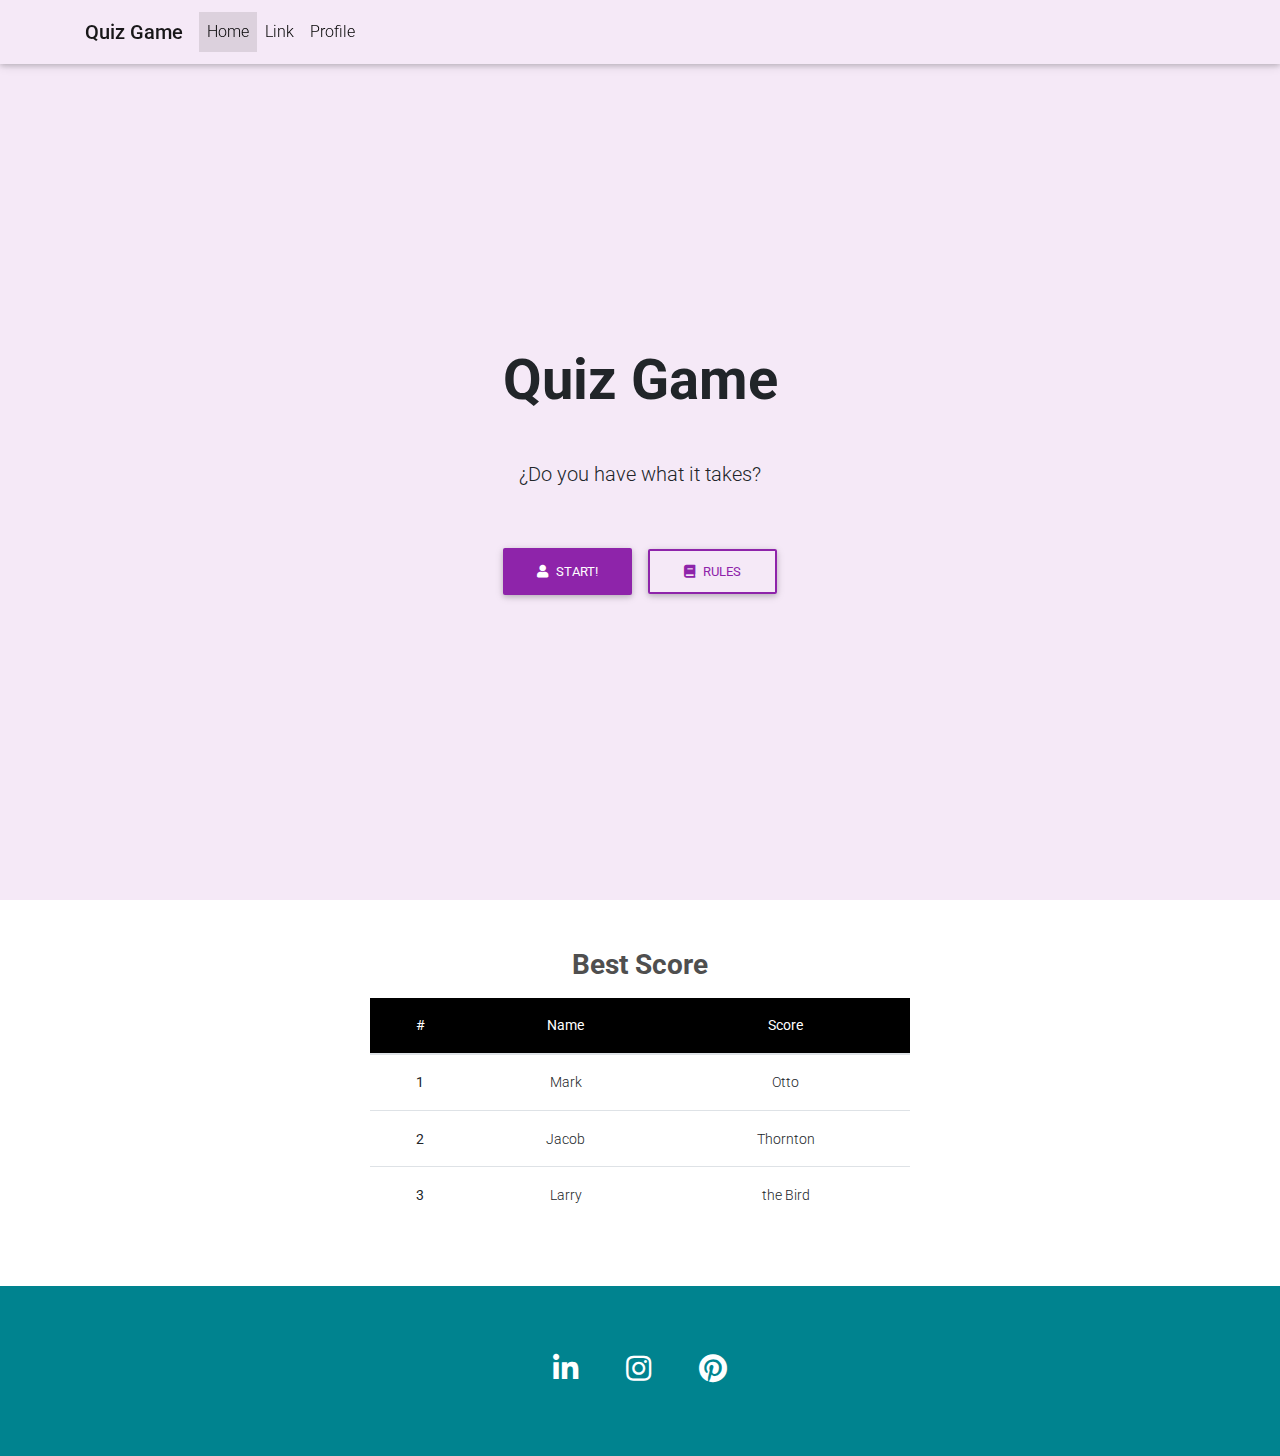
==== index.html @ a275d7a4 "update" ====
<!DOCTYPE html>
<html lang="en">

<head>
  <meta charset="UTF-8">
  <meta name="viewport" content="width=device-width, initial-scale=1, shrink-to-fit=no">
  <meta http-equiv="x-ua-compatible" content="ie=edge">
  <title>Quiz Game</title>

  <!-- MDB icon -->
  <link rel="icon" href="img/quiz-game.ico" type="image/x-icon">
  <!-- Font Awesome -->
  <link rel="stylesheet" href="https://use.fontawesome.com/releases/v5.11.2/css/all.css">
  <!-- Google Fonts Roboto -->
  <link rel="stylesheet" href="https://fonts.googleapis.com/css?family=Roboto:300,400,500,700&display=swap">
  <!-- Bootstrap core CSS -->
  <link rel="stylesheet" href="css/bootstrap.min.css">
  <!-- Material Design Bootstrap -->
  <link rel="stylesheet" href="css/mdb.min.css">
  <!-- Your custom styles (optional) -->
  <link rel="stylesheet" href="css/style.css">
</head>

<body>
  <header>
    <!-- Navbar -->
    <nav class="navbar navbar-expand-lg navbar-light fixed-top scrolling-navbar">
      <div class="container">
        <a class="navbar-brand" href="#"><strong>Quiz Game</strong></a>
        <button class="navbar-toggler" type="button" data-toggle="collapse" data-target="#navbarSupportedContent-7"
          aria-controls="navbarSupportedContent-7" aria-expanded="false" aria-label="Toggle navigation">
          <span class="navbar-toggler-icon"></span>
        </button>
        <div class="collapse navbar-collapse " id="navbarSupportedContent-7">
          <ul class="navbar-nav mr-auto">
            <li class="nav-item active">
              <a class="nav-link" href="#">Home <span class="sr-only">(current)</span></a>
            </li>
            <li class="nav-item">
              <a class="nav-link" href="#">Link</a>
            </li>
            <li class="nav-item">
              <a class="nav-link" href="#">Profile</a>
            </li>
          </ul>
        </div>
      </div>
    </nav>
    <!-- Navbar -->

    <!-- Full Page Intro -->
    <div class="view  jarallax" data-jarallax='{"speed": 0.2}'
      style="background-image: url('https://images.pexels.com/photos/1831234/pexels-photo-1831234.jpeg?auto=compress&cs=tinysrgb&dpr=2&h=750&w=1260'); background-repeat: no-repeat; background-size: cover; background-position: center center;">
      <!-- Mask & flexbox options-->
      <div class="mask rgba-purple-slight d-flex justify-content-center align-items-center">
        <!-- Content -->
        <div class="container">
          <!--Grid row-->
          <div class="row wow fadeIn">
            <!--Grid column-->
            <div class="col-md-12 text-center">
              <h1 class="display-4 font-weight-bold mb-0 pt-md-5 pt-5 wow fadeInUp">Quiz Game</h1>
              <h5 class="pt-md-5 pt-sm-2 pt-5 pb-md-5 pb-sm-3 pb-5 wow fadeInUp" data-wow-delay="0.2s">¿Do you have what
                it takes?</h5>
              <div class="wow fadeInUp" data-wow-delay="0.4s">
                <a class="btn btn-purple btn-rounded"><i class="fas fa-user left"></i> Start!</a>
                <a class="btn btn-outline-purple btn-rounded"><i class="fas fa-book left"></i> Rules</a>
              </div>
            </div>
            <!--Grid column-->
          </div>
          <!--Grid row-->
        </div>
        <!-- Content -->
      </div>
      <!-- Mask & flexbox options-->
    </div>
    <!-- Full Page Intro -->
  </header>
  <!-- Main navigation -->

  <main>
    <div class="container my-5">

      <!-- Section -->
      <section>
        <h3 class="font-weight-bold text-center dark-grey-text pb-2">Best Score</h3>

        <div class="row d-flex justify-content-center">

          <!--Grid column-->
          <div class="col-md-6">
            <div class=".col-md-6 align-items-center text-center">
              <table class="table">
                <thead class="black white-text">
                  <tr>
                    <th scope="col">#</th>
                    <th scope="col">Name</th>
                    <th scope="col">Score</th>
                  </tr>
                </thead>
                <tbody>
                  <tr>
                    <th scope="row">1</th>
                    <td>Mark</td>
                    <td>Otto</td>
                  </tr>
                  <tr>
                    <th scope="row">2</th>
                    <td>Jacob</td>
                    <td>Thornton</td>
                  </tr>
                  <tr>
                    <th scope="row">3</th>
                    <td>Larry</td>
                    <td>the Bird</td>
                  </tr>
                </tbody>
              </table>

            </div>
            <!-- Table Content -->
          </div>
          <!-- Grid column -->
        </div>
        <!--Grid row-->
      </section>
      <!-- Section -->

  </main>

  <!-- Footer -->
  <footer class="page-footer font-small cyan darken-3">
    <div class="container">
      <div class="row">
        <div class="col-md-12 py-5">
          <div class="mb-5 flex-center">
            <!--Linkedin -->
            <a class="li-ic">
              <i class="fab fa-linkedin-in fa-lg white-text mr-md-5 mr-3 fa-2x"> </i>
            </a>
            <!--Instagram-->
            <a class="ins-ic">
              <i class="fab fa-instagram fa-lg white-text mr-md-5 mr-3 fa-2x"> </i>
            </a>
            <!--Pinterest-->
            <a class="pin-ic">
              <i class="fab fa-pinterest fa-lg white-text fa-2x"> </i>
            </a>
          </div>
        </div>
        <!-- Grid column -->
      </div>
      <!-- Grid row-->
    </div>
    <!-- Footer Elements -->
  </footer>
  <!-- Footer -->


  <!-- ------------------------------------------------------------------------------------- -->
  <!-- jQuery -->
  <script type="text/javascript" src="js/jquery.min.js"></script>
  <!-- Bootstrap tooltips -->
  <script type="text/javascript" src="js/popper.min.js"></script>
  <!-- Bootstrap core JavaScript -->
  <script type="text/javascript" src="js/bootstrap.min.js"></script>
  <!-- MDB core JavaScript -->
  <script type="text/javascript" src="js/mdb.min.js"></script>
  <!-- Your custom scripts (optional) -->
  <script type="text/javascript"></script>
  <!-- ------------------------------------------------------------------------------------- -->
</body>

</html>
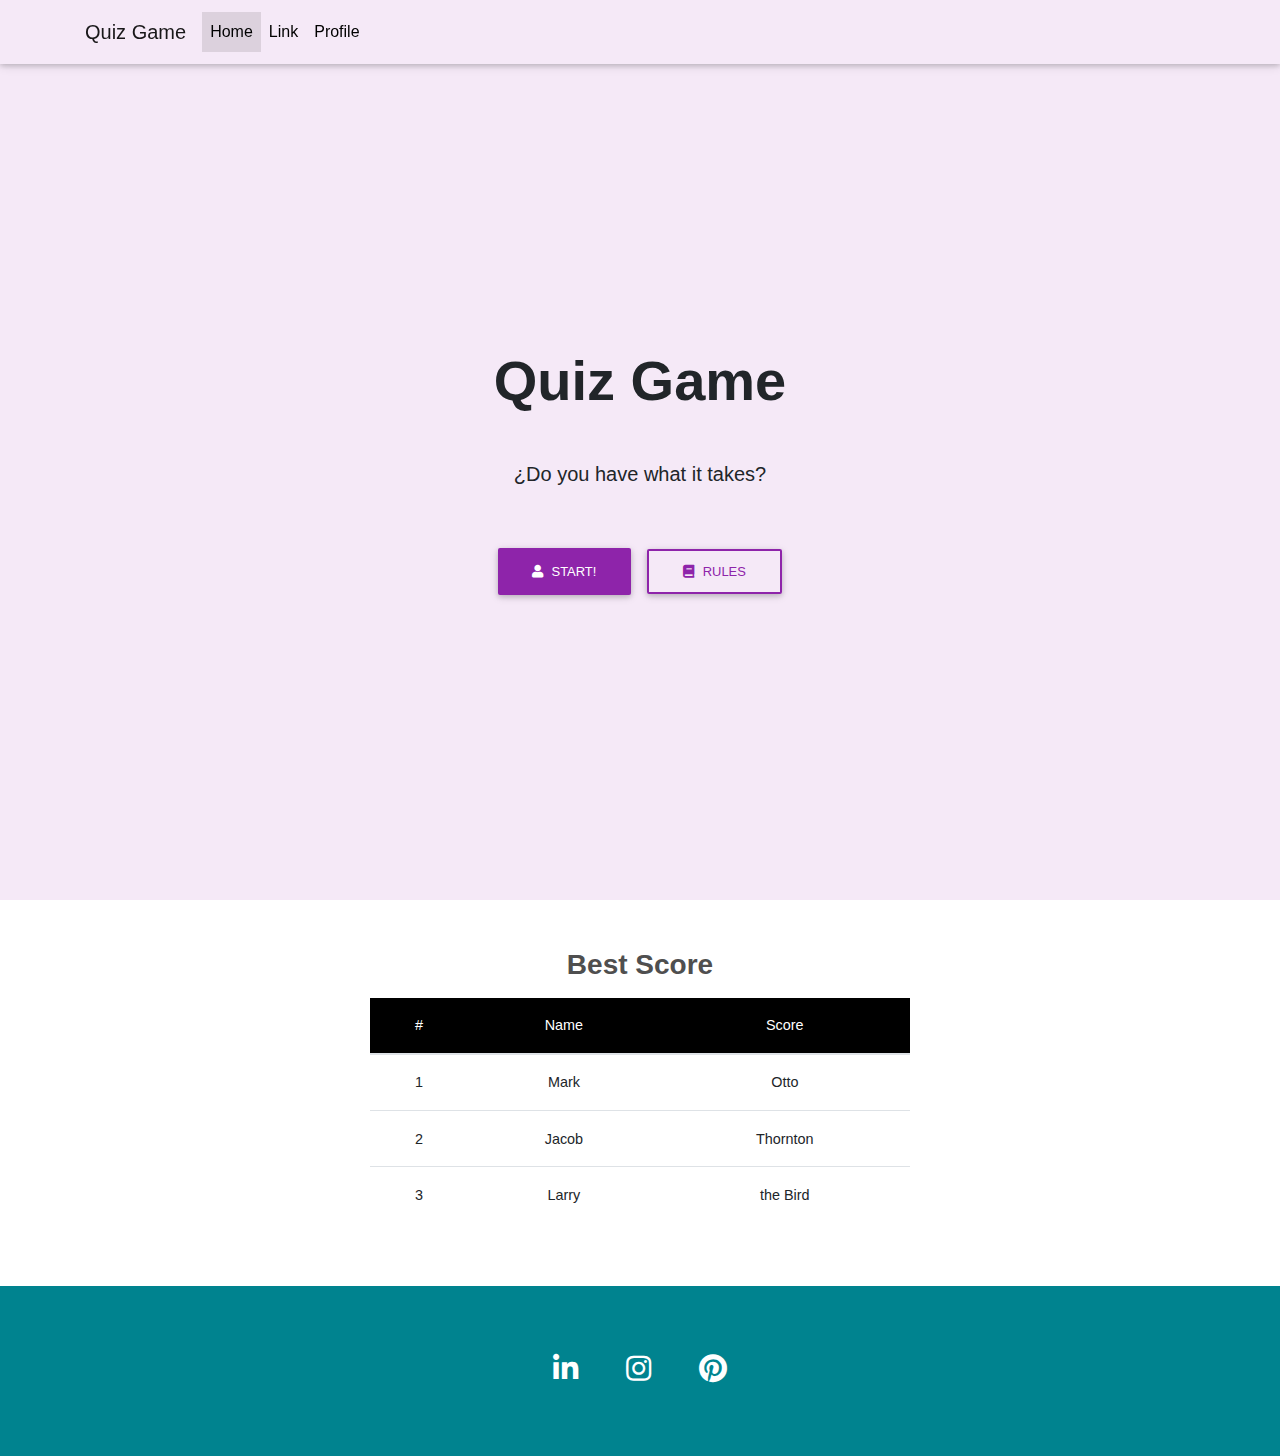
==== commit 3bae045b: "big update, finished font-end look" ====
--- a/index.html
+++ b/index.html
@@ -49,10 +49,9 @@
     <!-- Navbar -->
 
     <!-- Full Page Intro -->
-    <div class="view  jarallax" data-jarallax='{"speed": 0.2}'
-      style="background-image: url('https://images.pexels.com/photos/1831234/pexels-photo-1831234.jpeg?auto=compress&cs=tinysrgb&dpr=2&h=750&w=1260'); background-repeat: no-repeat; background-size: cover; background-position: center center;">
+    <div class="view background-main-page jarallax" data-jarallax='{"speed": 0.2}'>
       <!-- Mask & flexbox options-->
-      <div class="mask rgba-purple-slight d-flex justify-content-center align-items-center">
+      <div class=" mask rgba-purple-slight d-flex justify-content-center align-items-center">
         <!-- Content -->
         <div class="container">
           <!--Grid row-->
@@ -63,7 +62,8 @@
               <h5 class="pt-md-5 pt-sm-2 pt-5 pb-md-5 pb-sm-3 pb-5 wow fadeInUp" data-wow-delay="0.2s">¿Do you have what
                 it takes?</h5>
               <div class="wow fadeInUp" data-wow-delay="0.4s">
-                <a class="btn btn-purple btn-rounded"><i class="fas fa-user left"></i> Start!</a>
+                <a class="btn btn-purple btn-rounded" href="./html/game-category.html"><i class="fas fa-user left"></i>
+                  Start!</a>
                 <a class="btn btn-outline-purple btn-rounded"><i class="fas fa-book left"></i> Rules</a>
               </div>
             </div>
--- a/css/style.css
+++ b/css/style.css
@@ -4,6 +4,36 @@
   .view {
     height: 100%;
   }
+  
+  .background-main-page{
+    background-image: url('https://images.pexels.com/photos/1831234/pexels-photo-1831234.jpeg?auto=compress&cs=tinysrgb&dpr=2&h=750&w=1260');
+     /*
+     https://images.pexels.com/photos/1831234/pexels-photo-1831234.jpeg?auto=compress&cs=tinysrgb&dpr=2&h=750&w=1260
+     https://images.pexels.com/photos/4630894/pexels-photo-4630894.jpeg?auto=compress&cs=tinysrgb&dpr=2&h=750&w=1260
+     https://images.pexels.com/photos/3629982/pexels-photo-3629982.jpeg?auto=compress&cs=tinysrgb&dpr=2&h=750&w=1260
+     https://images.pexels.com/photos/3417418/pexels-photo-3417418.jpeg?auto=compress&cs=tinysrgb&dpr=2&h=750&w=1260
+     https://images.pexels.com/photos/3527786/pexels-photo-3527786.jpeg?auto=compress&cs=tinysrgb&dpr=2&h=750&w=1260
+     https://images.pexels.com/photos/2847648/pexels-photo-2847648.jpeg?auto=compress&cs=tinysrgb&dpr=2&h=750&w=1260*/
+
+    background-repeat: no-repeat;
+    background-size: cover;
+    background-position: center;
+   
+  }
+  .background-game{
+    background-image: url('https://images.pexels.com/photos/1831234/pexels-photo-1831234.jpeg?auto=compress&cs=tinysrgb&dpr=2&h=750&w=1260'); 
+    height: 100%;
+    background-position: center;
+    background-repeat: no-repeat;
+    background-size: cover;
+  }
+  .background-card{
+    background-color: #f8bbd0; 
+    background-repeat: no-repeat; 
+    background-size: cover; 
+    background-position: center center;      
+  }
+  
 
   @media (max-width: 740px) {
     html,
@@ -27,3 +57,6 @@
     background: #f8bbd0 !important;
    }
   }
+  body { font-family: sans-serif; }
+
+
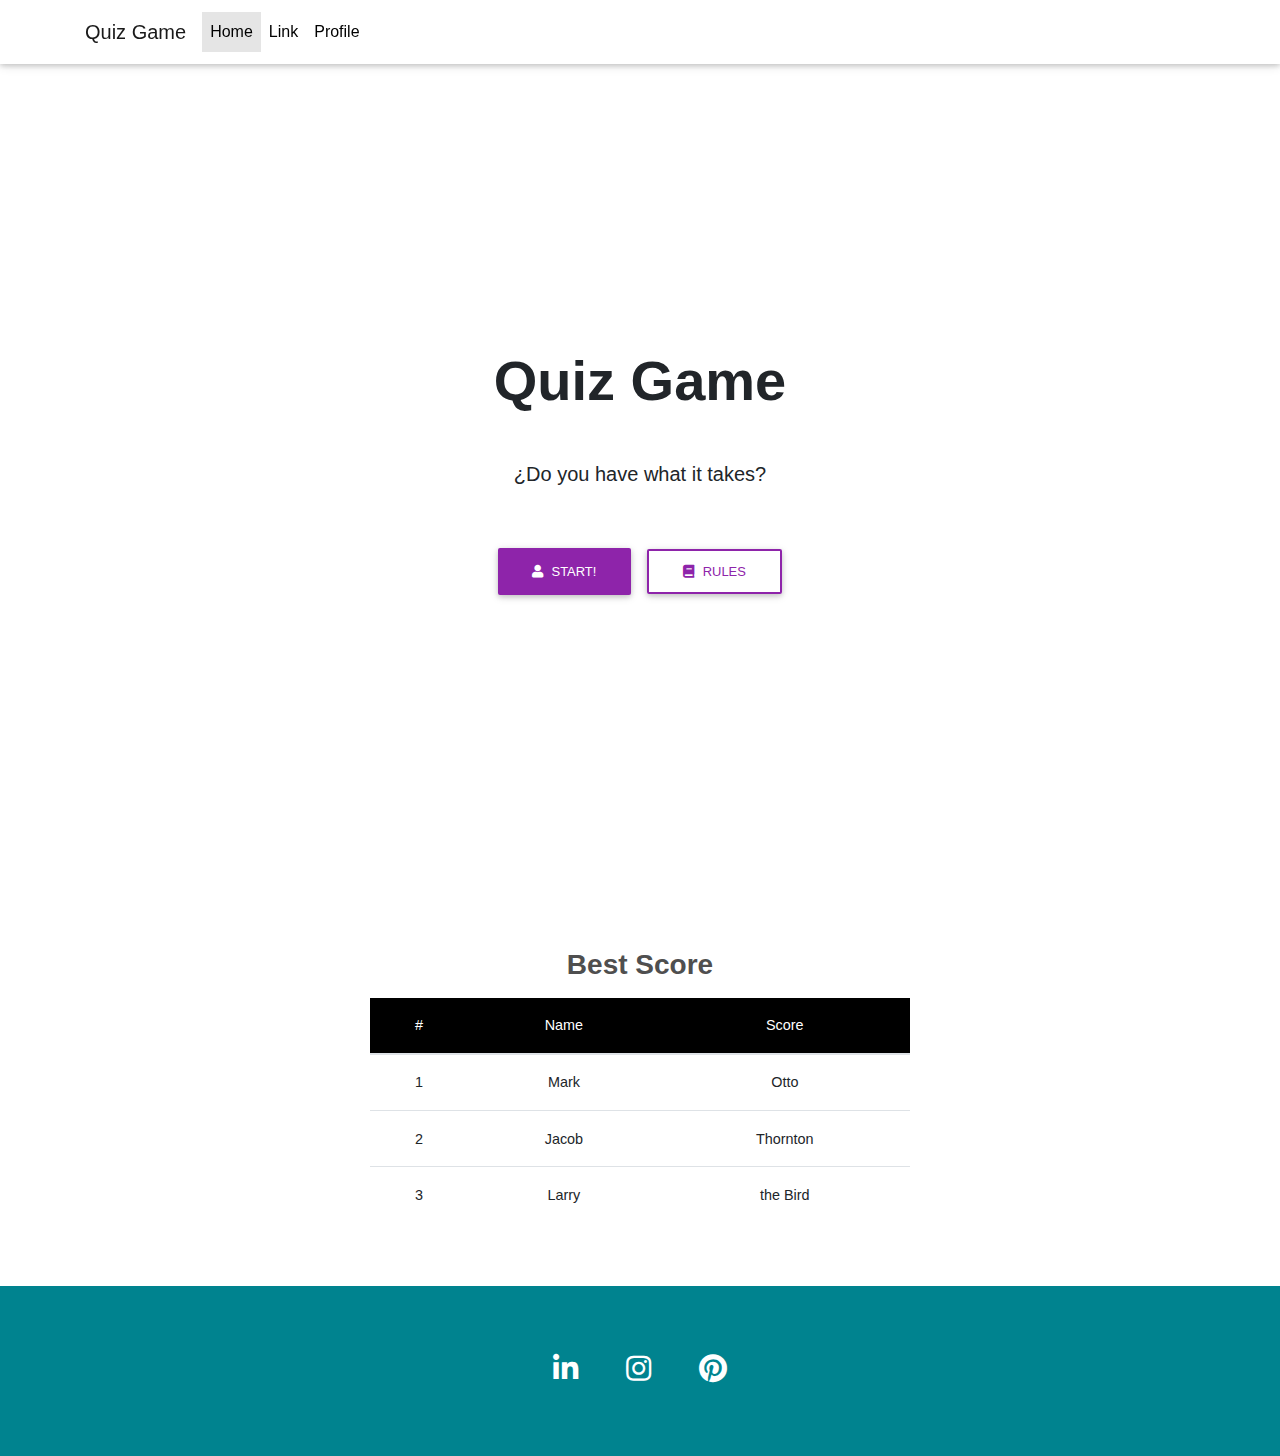
==== commit b44b3c85: "update" ====
--- a/index.html
+++ b/index.html
@@ -51,7 +51,7 @@
     <!-- Full Page Intro -->
     <div class="view background-main-page jarallax" data-jarallax='{"speed": 0.2}'>
       <!-- Mask & flexbox options-->
-      <div class=" mask rgba-purple-slight d-flex justify-content-center align-items-center">
+      <div class=" mask d-flex justify-content-center align-items-center">
         <!-- Content -->
         <div class="container">
           <!--Grid row-->
@@ -64,7 +64,8 @@
               <div class="wow fadeInUp" data-wow-delay="0.4s">
                 <a class="btn btn-purple btn-rounded" href="./html/game-category.html"><i class="fas fa-user left"></i>
                   Start!</a>
-                <a class="btn btn-outline-purple btn-rounded"><i class="fas fa-book left"></i> Rules</a>
+                <a class="btn btn-outline-purple btn-rounded" href="./html/rules.html"><i class="fas fa-book left"></i>
+                  Rules</a>
               </div>
             </div>
             <!--Grid column-->
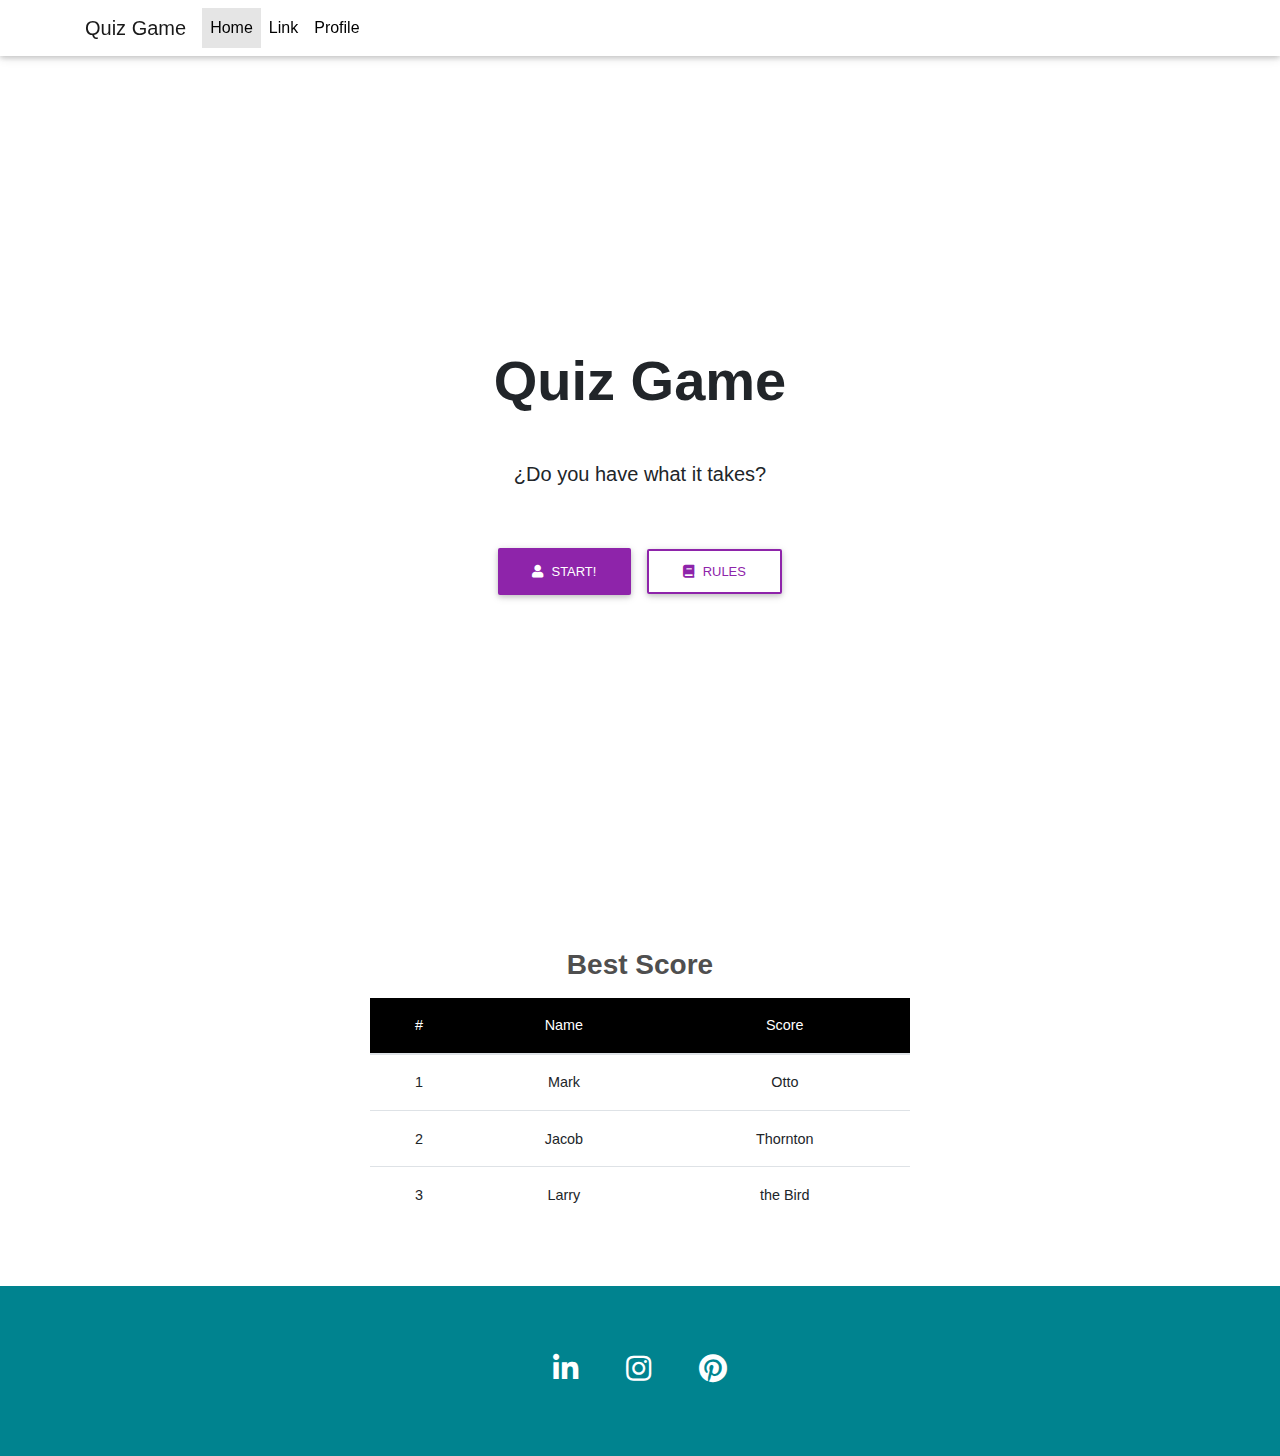
==== commit 12a31f99: "fixed sizing issues and overlay images" ====
--- a/index.html
+++ b/index.html
@@ -22,64 +22,72 @@
 </head>
 
 <body>
-  <header>
-    <!-- Navbar -->
-    <nav class="navbar navbar-expand-lg navbar-light fixed-top scrolling-navbar">
-      <div class="container">
-        <a class="navbar-brand" href="#"><strong>Quiz Game</strong></a>
-        <button class="navbar-toggler" type="button" data-toggle="collapse" data-target="#navbarSupportedContent-7"
-          aria-controls="navbarSupportedContent-7" aria-expanded="false" aria-label="Toggle navigation">
-          <span class="navbar-toggler-icon"></span>
-        </button>
-        <div class="collapse navbar-collapse " id="navbarSupportedContent-7">
-          <ul class="navbar-nav mr-auto">
-            <li class="nav-item active">
-              <a class="nav-link" href="#">Home <span class="sr-only">(current)</span></a>
-            </li>
-            <li class="nav-item">
-              <a class="nav-link" href="#">Link</a>
-            </li>
-            <li class="nav-item">
-              <a class="nav-link" href="#">Profile</a>
-            </li>
-          </ul>
+
+  <!-- Navbar -->
+  <nav class="navbar navbar-expand-lg navbar-light fixed-top">
+    <div class="container">
+
+      <!-- Brand -->
+      <a class="navbar-brand" href="#"><strong>Quiz Game</strong></a>
+      <!-- Brand -->
+
+      <!-- Collapse -->
+      <button class="navbar-toggler" type="button" data-toggle="collapse" data-target="#navbarSupportedContent-7"
+        aria-controls="navbarSupportedContent-7" aria-expanded="false" aria-label="Toggle navigation">
+        <span class="navbar-toggler-icon"></span>
+      </button>
+      <!-- Collapse -->
+
+      <!-- Links -->
+      <div class="collapse navbar-collapse " id="navbarSupportedContent-7">
+        <ul class="navbar-nav mr-auto">
+          <li class="nav-item active">
+            <a class="nav-link" href="#">Home <span class="sr-only">(current)</span></a>
+          </li>
+          <li class="nav-item">
+            <a class="nav-link" href="#">Link</a>
+          </li>
+          <li class="nav-item">
+            <a class="nav-link" href="#">Profile</a>
+          </li>
+        </ul>
+      </div>
+      <!-- Links -->
+    </div>
+  </nav>
+  <!-- Navbar -->
+
+  <!-- Full Page Intro -->
+  <div class="view background mask d-flex justify-content-center align-items-center">
+    <!-- Mask & flexbox options-->
+
+    <!-- Content -->
+    <div class="container">
+      <!--Grid row-->
+      <div class="row wow fadeIn">
+        <!--Grid column-->
+        <div class="col-md-12 text-center">
+          <h1 class="display-4 font-weight-bold mb-0 pt-md-5 pt-5 wow fadeInUp">Quiz Game</h1>
+          <h5 class="pt-md-5 pt-sm-2 pt-5 pb-md-5 pb-sm-3 pb-5 wow fadeInUp" data-wow-delay="0.2s">¿Do you have what
+            it takes?</h5>
+          <div class="wow fadeInUp" data-wow-delay="0.4s">
+            <a class="btn btn-purple btn-rounded" href="./html/game-category.html"><i class="fas fa-user left"></i>
+              Start!</a>
+            <a class="btn btn-outline-purple btn-rounded" href="./html/rules.html"><i class="fas fa-book left"></i>
+              Rules</a>
+          </div>
         </div>
+        <!--Grid column-->
       </div>
-    </nav>
-    <!-- Navbar -->
+      <!--Grid row-->
+    </div>
+    <!-- Content -->
 
-    <!-- Full Page Intro -->
-    <div class="view background-main-page jarallax" data-jarallax='{"speed": 0.2}'>
-      <!-- Mask & flexbox options-->
-      <div class=" mask d-flex justify-content-center align-items-center">
-        <!-- Content -->
-        <div class="container">
-          <!--Grid row-->
-          <div class="row wow fadeIn">
-            <!--Grid column-->
-            <div class="col-md-12 text-center">
-              <h1 class="display-4 font-weight-bold mb-0 pt-md-5 pt-5 wow fadeInUp">Quiz Game</h1>
-              <h5 class="pt-md-5 pt-sm-2 pt-5 pb-md-5 pb-sm-3 pb-5 wow fadeInUp" data-wow-delay="0.2s">¿Do you have what
-                it takes?</h5>
-              <div class="wow fadeInUp" data-wow-delay="0.4s">
-                <a class="btn btn-purple btn-rounded" href="./html/game-category.html"><i class="fas fa-user left"></i>
-                  Start!</a>
-                <a class="btn btn-outline-purple btn-rounded" href="./html/rules.html"><i class="fas fa-book left"></i>
-                  Rules</a>
-              </div>
-            </div>
-            <!--Grid column-->
-          </div>
-          <!--Grid row-->
-        </div>
-        <!-- Content -->
-      </div>
-      <!-- Mask & flexbox options-->
-    </div>
-    <!-- Full Page Intro -->
-  </header>
-  <!-- Main navigation -->
+    <!-- Mask & flexbox options-->
+  </div>
+  <!-- Full Page Intro -->
 
+  <!-- Best Scores -->
   <main>
     <div class="container my-5">
 
@@ -127,8 +135,9 @@
         <!--Grid row-->
       </section>
       <!-- Section -->
-
+    </div>
   </main>
+  <!-- Best Scores -->
 
   <!-- Footer -->
   <footer class="page-footer font-small cyan darken-3">
--- a/css/style.css
+++ b/css/style.css
@@ -1,11 +1,47 @@
 html,
-  body,
-  header,
-  .view {
-    height: 100%;
-  }
+    body,
+    header,
+    .view {
+      height: 100%;
+    }
+
+    @media (max-width: 559px) {
+
+      html,
+      body,
+      header,
+      .view {
+        height: 1000px;
+      }
+    }
+
+    @media (min-width: 560px) and (max-width: 740px) {
+
+      html,
+      body,
+      header,
+      .view {
+        height: 700px;
+      }
+    }
+
+    @media (min-width: 800px) and (max-width: 850px) {
+
+      html,
+      body,
+      header,
+      .view {
+        height: 600px;
+      }
+    }
+
+    @media (min-width: 800px) and (max-width: 850px) {
+      .navbar:not(.top-nav-collapse) {
+        background: #f8bbd0 !important;
+      }
+    }
   
-  .background-main-page{
+  .background{
     background-image: url('https://images.pexels.com/photos/1831234/pexels-photo-1831234.jpeg?auto=compress&cs=tinysrgb&dpr=2&h=750&w=1260');
      /*
      https://images.pexels.com/photos/1831234/pexels-photo-1831234.jpeg?auto=compress&cs=tinysrgb&dpr=2&h=750&w=1260
@@ -15,35 +51,18 @@
      https://images.pexels.com/photos/3527786/pexels-photo-3527786.jpeg?auto=compress&cs=tinysrgb&dpr=2&h=750&w=1260
      https://images.pexels.com/photos/2847648/pexels-photo-2847648.jpeg?auto=compress&cs=tinysrgb&dpr=2&h=750&w=1260*/
 
+    height: 100%;
     background-repeat: no-repeat;
     background-size: cover;
     background-position: center;
    
   }
-  .background-game{
-    background-image: url('https://images.pexels.com/photos/1831234/pexels-photo-1831234.jpeg?auto=compress&cs=tinysrgb&dpr=2&h=750&w=1260'); 
-    height: 100%;
+
+  .background-card{
     background-position: center;
-    background-repeat: no-repeat;
-    background-size: cover;
-  }
-  .background-card{
-    background-color: #f8bbd0; 
-    background-repeat: no-repeat; 
-    background-size: cover; 
-    background-position: center center;      
+    background-size: cover;    
   }
   
-
-  @media (max-width: 740px) {
-    html,
-    body,
-    header,
-    .view {
-      height: 100vh;
-    }
-  }
-
   .top-nav-collapse {
     background-color: #f8bbd0 !important;
   }
@@ -52,11 +71,6 @@
     background: transparent !important;
   }
 
-  @media (max-width: 991px) {
-   .navbar:not(.top-nav-collapse) {
-    background: #f8bbd0 !important;
-   }
-  }
   body { font-family: sans-serif; }
 
 
